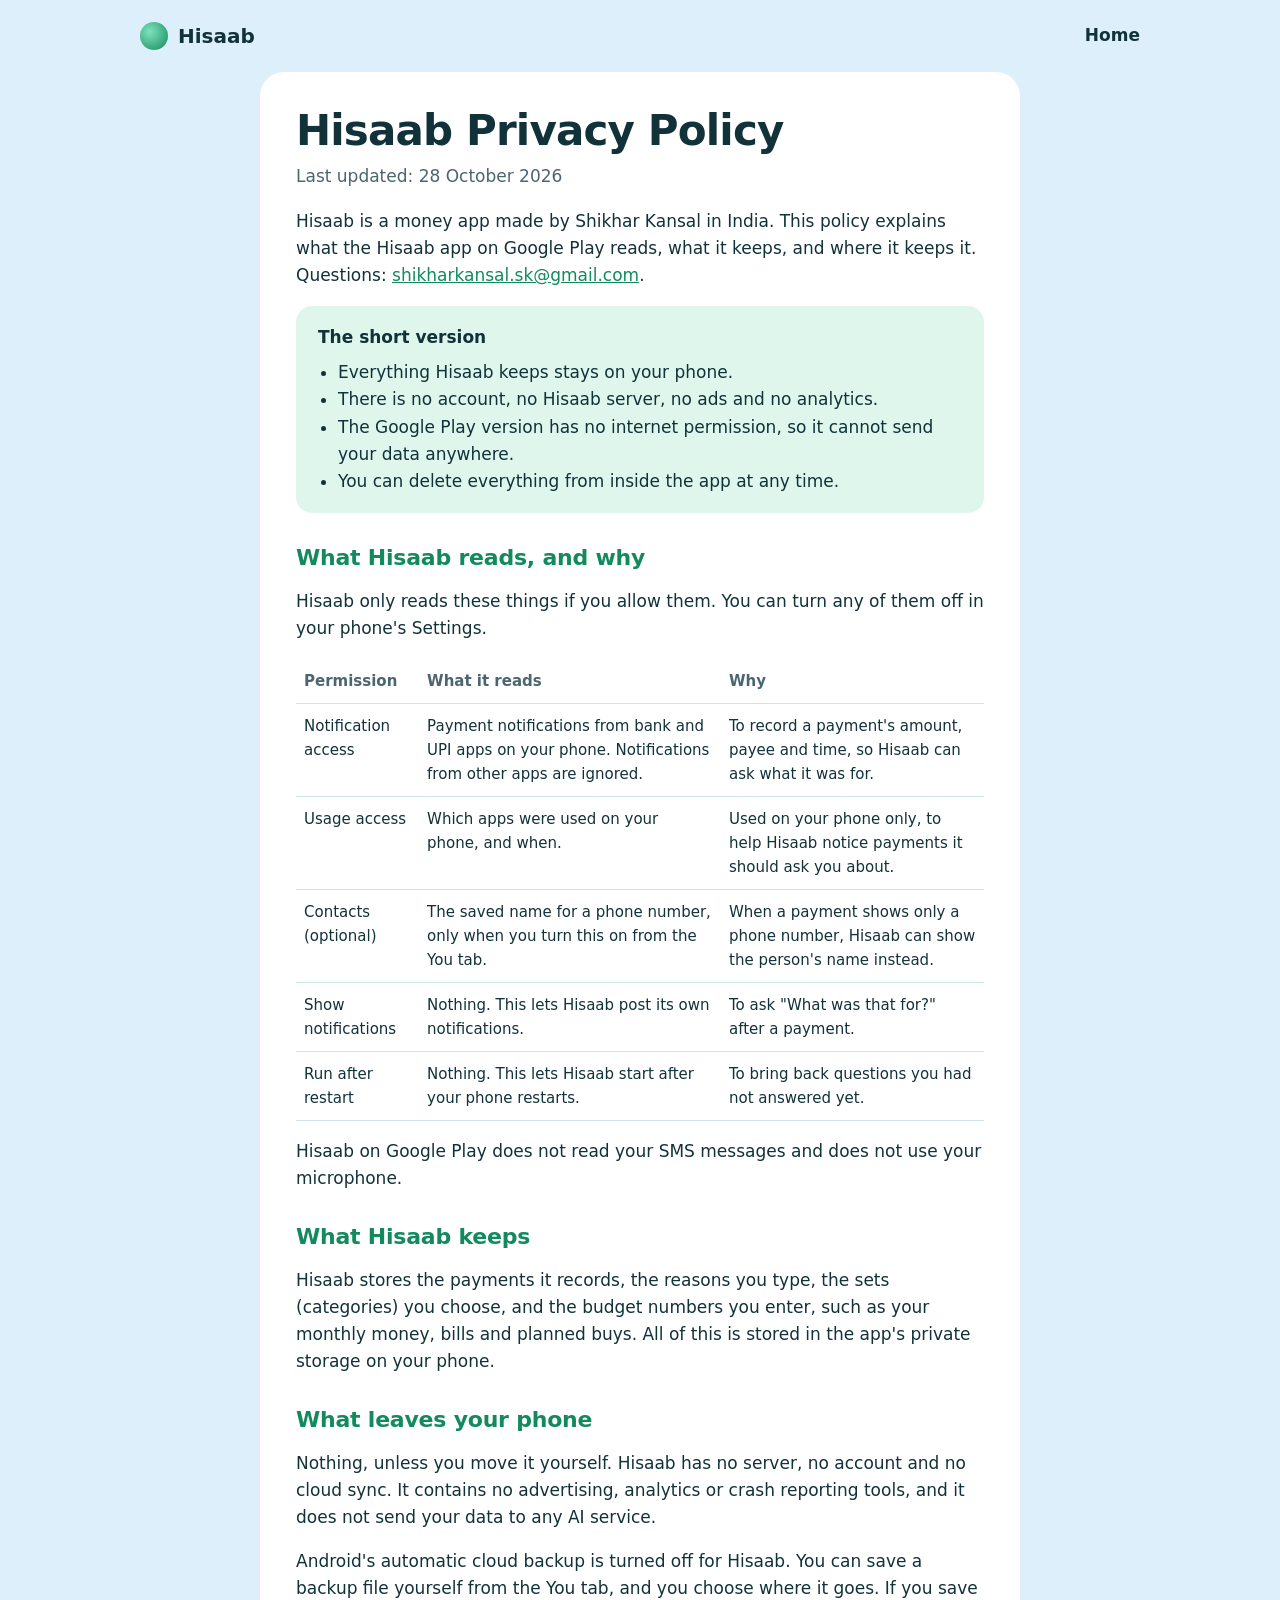
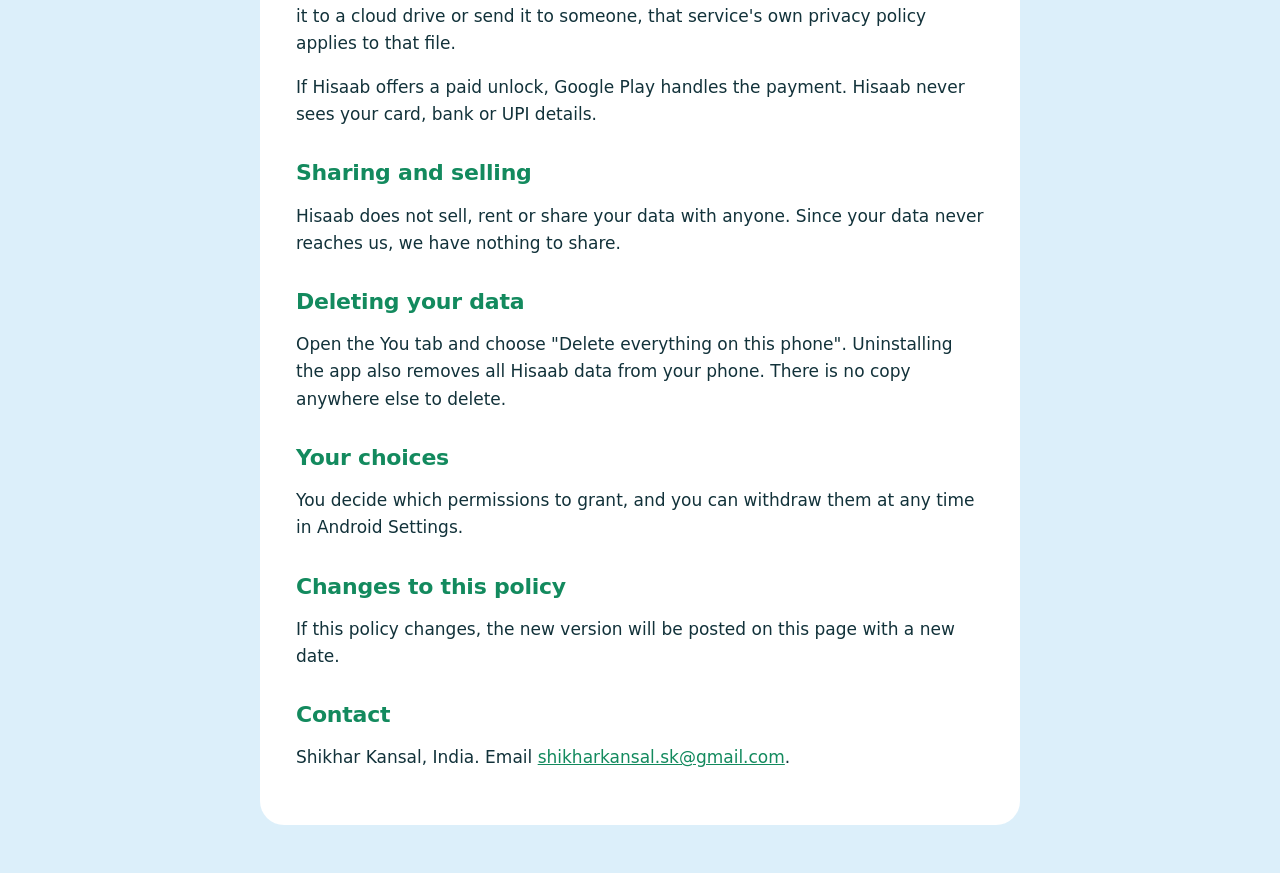
==== privacy/index.html @ cb78f770 "Add Hisaab landing page and move privacy policy to /privacy/ Landing page with today's number, the t" ====
<!doctype html>
<html lang="en">
<head>
  <meta charset="utf-8">
  <meta name="viewport" content="width=device-width, initial-scale=1">
  <title>Hisaab Privacy Policy</title>
  <meta name="description" content="How the Hisaab app handles your data: everything stays on your phone.">
  <link rel="stylesheet" href="../styles.css">
</head>
<body>
  <div class="wrap">
    <header class="bar">
      <a class="brand" href="../"><span class="brand-dot" aria-hidden="true"></span>Hisaab</a>
      <nav><a href="../">Home</a></nav>
    </header>

    <main class="doc">
      <h1>Hisaab Privacy Policy</h1>
      <p class="updated">Last updated: 28 October 2026</p>

      <p>Hisaab is a money app made by Shikhar Kansal in India. This policy explains what the Hisaab app on Google Play reads, what it keeps, and where it keeps it. Questions: <a href="mailto:shikharkansal.sk@gmail.com">shikharkansal.sk@gmail.com</a>.</p>

      <div class="short">
        <strong>The short version</strong>
        <ul>
          <li>Everything Hisaab keeps stays on your phone.</li>
          <li>There is no account, no Hisaab server, no ads and no analytics.</li>
          <li>The Google Play version has no internet permission, so it cannot send your data anywhere.</li>
          <li>You can delete everything from inside the app at any time.</li>
        </ul>
      </div>

      <h2>What Hisaab reads, and why</h2>
      <p>Hisaab only reads these things if you allow them. You can turn any of them off in your phone's Settings.</p>
      <table>
        <thead><tr><th>Permission</th><th>What it reads</th><th>Why</th></tr></thead>
        <tbody>
          <tr>
            <td>Notification access</td>
            <td>Payment notifications from bank and UPI apps on your phone. Notifications from other apps are ignored.</td>
            <td>To record a payment's amount, payee and time, so Hisaab can ask what it was for.</td>
          </tr>
          <tr>
            <td>Usage access</td>
            <td>Which apps were used on your phone, and when.</td>
            <td>Used on your phone only, to help Hisaab notice payments it should ask you about.</td>
          </tr>
          <tr>
            <td>Contacts (optional)</td>
            <td>The saved name for a phone number, only when you turn this on from the You tab.</td>
            <td>When a payment shows only a phone number, Hisaab can show the person's name instead.</td>
          </tr>
          <tr>
            <td>Show notifications</td>
            <td>Nothing. This lets Hisaab post its own notifications.</td>
            <td>To ask "What was that for?" after a payment.</td>
          </tr>
          <tr>
            <td>Run after restart</td>
            <td>Nothing. This lets Hisaab start after your phone restarts.</td>
            <td>To bring back questions you had not answered yet.</td>
          </tr>
        </tbody>
      </table>
      <p>Hisaab on Google Play does not read your SMS messages and does not use your microphone.</p>

      <h2>What Hisaab keeps</h2>
      <p>Hisaab stores the payments it records, the reasons you type, the sets (categories) you choose, and the budget numbers you enter, such as your monthly money, bills and planned buys. All of this is stored in the app's private storage on your phone.</p>

      <h2>What leaves your phone</h2>
      <p>Nothing, unless you move it yourself. Hisaab has no server, no account and no cloud sync. It contains no advertising, analytics or crash reporting tools, and it does not send your data to any AI service.</p>
      <p>Android's automatic cloud backup is turned off for Hisaab. You can save a backup file yourself from the You tab, and you choose where it goes. If you save it to a cloud drive or send it to someone, that service's own privacy policy applies to that file.</p>
      <p>If Hisaab offers a paid unlock, Google Play handles the payment. Hisaab never sees your card, bank or UPI details.</p>

      <h2>Sharing and selling</h2>
      <p>Hisaab does not sell, rent or share your data with anyone. Since your data never reaches us, we have nothing to share.</p>

      <h2>Deleting your data</h2>
      <p>Open the You tab and choose "Delete everything on this phone". Uninstalling the app also removes all Hisaab data from your phone. There is no copy anywhere else to delete.</p>

      <h2>Your choices</h2>
      <p>You decide which permissions to grant, and you can withdraw them at any time in Android Settings.</p>

      <h2>Changes to this policy</h2>
      <p>If this policy changes, the new version will be posted on this page with a new date.</p>

      <h2>Contact</h2>
      <p>Shikhar Kansal, India. Email <a href="mailto:shikharkansal.sk@gmail.com">shikharkansal.sk@gmail.com</a>.</p>
    </main>
  </div>
</body>
</html>
---- styles.css ----
:root {
  --sky: #dcefFA;
  --sky-deep: #b9dcf2;
  --mint: #2fbf8a;
  --mint-deep: #138a5e;
  --mint-soft: #dff6ec;
  --ink: #12323a;
  --ink-soft: #4b6670;
  --card: #ffffff;
  --line: #cfe3ee;
  --radius: 20px;
}

* { box-sizing: border-box; }

html { -webkit-text-size-adjust: 100%; }

body {
  margin: 0;
  background: var(--sky);
  color: var(--ink);
  font: 17px/1.6 system-ui, -apple-system, "Segoe UI", Roboto, Arial, sans-serif;
}

a { color: var(--mint-deep); }

a:focus-visible { outline: 3px solid var(--mint); outline-offset: 2px; border-radius: 4px; }

.wrap { max-width: 1040px; margin: 0 auto; padding: 0 20px; }

/* Top bar */
.bar { display: flex; align-items: center; justify-content: space-between; padding: 20px 0; }

.brand { display: flex; align-items: center; gap: 10px; font-weight: 700; font-size: 20px; color: var(--ink); text-decoration: none; }

.brand-dot { width: 28px; height: 28px; border-radius: 50%; background: radial-gradient(circle at 35% 35%, #7ee2bb, var(--mint-deep)); }

.bar nav a { color: var(--ink); text-decoration: none; font-weight: 600; margin-left: 18px; }

.bar nav a:hover { color: var(--mint-deep); }

/* Hero */
.hero { display: grid; grid-template-columns: 1.1fr 0.9fr; gap: 48px; align-items: center; padding: 40px 0 72px; }

.pill { display: inline-block; padding: 6px 14px; border-radius: 999px; background: var(--mint-soft); color: var(--mint-deep); font-weight: 600; font-size: 14px; }

h1 { font-size: clamp(36px, 6vw, 58px); line-height: 1.08; letter-spacing: -0.02em; margin: 18px 0 18px; }

.lead { font-size: 19px; color: var(--ink-soft); max-width: 34em; margin: 0 0 28px; }

.cta { display: inline-block; padding: 14px 24px; border-radius: 14px; background: var(--mint-deep); color: #fff; font-weight: 700; text-decoration: none; }

.cta:hover { background: #0f7550; }

.cta-note { display: block; margin-top: 12px; font-size: 14px; color: var(--ink-soft); }

/* Phone mockup */
.phone { justify-self: center; width: 290px; padding: 14px; border-radius: 42px; background: var(--ink); box-shadow: 0 30px 60px -20px rgba(18, 50, 58, 0.45); }

.screen { border-radius: 30px; background: linear-gradient(180deg, #eaf6fd, var(--sky)); padding: 26px 20px 22px; min-height: 500px; display: flex; flex-direction: column; gap: 16px; }

.screen-label { font-size: 13px; font-weight: 600; color: var(--ink-soft); text-transform: uppercase; letter-spacing: 0.06em; }

.today { background: var(--card); border-radius: 22px; padding: 20px; text-align: center; }

.today-num { font-size: 52px; font-weight: 800; color: var(--mint-deep); letter-spacing: -0.02em; font-variant-numeric: tabular-nums; }

.today-sub { font-size: 14px; color: var(--ink-soft); }

.rings { display: grid; grid-template-columns: repeat(7, 1fr); gap: 6px; background: var(--card); border-radius: 22px; padding: 14px; }

.rings span { aspect-ratio: 1; border-radius: 50%; border: 4px solid var(--mint); }

.rings span.part { border-color: var(--mint) var(--mint) var(--line) var(--line); }

.rings span.todo { border-color: var(--line); }

.ask { margin-top: auto; background: var(--card); border-radius: 18px; padding: 14px 16px; box-shadow: 0 10px 24px -14px rgba(18, 50, 58, 0.35); }

.ask-top { font-size: 12px; color: var(--ink-soft); display: flex; justify-content: space-between; }

.ask-q { font-weight: 700; margin: 4px 0 8px; }

.ask-input { border: 2px solid var(--mint); border-radius: 12px; padding: 8px 12px; font-size: 15px; min-height: 42px; }

.caret { display: inline-block; width: 2px; height: 1em; background: var(--mint-deep); vertical-align: -2px; margin-left: 1px; }

.example { text-align: center; font-size: 13px; color: var(--ink-soft); margin-top: 10px; }

/* Sections */
section { padding: 56px 0; }

h2 { font-size: clamp(28px, 4vw, 38px); line-height: 1.15; letter-spacing: -0.01em; margin: 0 0 12px; }

.section-lead { color: var(--ink-soft); max-width: 40em; margin: 0 0 32px; }

.cards { display: grid; grid-template-columns: repeat(3, 1fr); gap: 20px; }

.card { background: var(--card); border-radius: var(--radius); padding: 26px; }

.card h3 { margin: 0 0 8px; font-size: 20px; }

.card p { margin: 0; color: var(--ink-soft); }

.num { display: inline-grid; place-items: center; width: 36px; height: 36px; border-radius: 12px; background: var(--mint-soft); color: var(--mint-deep); font-weight: 800; margin-bottom: 14px; }

.privacy-band { background: var(--card); border-radius: 28px; padding: 40px; }

.checks { list-style: none; padding: 0; margin: 24px 0 0; display: grid; grid-template-columns: repeat(2, 1fr); gap: 14px 28px; }

.checks li { padding-left: 34px; position: relative; font-weight: 600; }

.checks li::before { content: ""; position: absolute; left: 0; top: 3px; width: 22px; height: 22px; border-radius: 50%; background: var(--mint-soft) url("data:image/svg+xml,%3Csvg xmlns='http://www.w3.org/2000/svg' viewBox='0 0 24 24'%3E%3Cpath d='M6 12.5l4 4 8-9' fill='none' stroke='%23138a5e' stroke-width='3' stroke-linecap='round' stroke-linejoin='round'/%3E%3C/svg%3E") center / 14px no-repeat; }

.checks span { display: block; font-weight: 400; color: var(--ink-soft); font-size: 15px; }

footer { padding: 36px 0 48px; color: var(--ink-soft); font-size: 15px; border-top: 1px solid var(--line); margin-top: 24px; }

footer a { margin-right: 16px; }

/* Reveal: hidden only when JS has promised to animate (see head script). */
.anim [data-reveal] { opacity: 0; }

/* Privacy page */
.doc { max-width: 760px; margin: 0 auto 48px; padding: 36px; background: var(--card); border-radius: 24px; }

.doc h1 { font-size: clamp(30px, 5vw, 42px); margin-top: 0; }

.doc h2 { font-size: 22px; color: var(--mint-deep); margin: 32px 0 8px; }

.doc .updated { color: var(--ink-soft); margin-top: -8px; }

.doc .short { background: var(--mint-soft); border-radius: 16px; padding: 18px 22px; }

.doc .short ul { margin: 8px 0 0; padding-left: 20px; }

.doc table { width: 100%; border-collapse: collapse; font-size: 15px; }

.doc th, .doc td { text-align: left; vertical-align: top; padding: 10px 8px; border-bottom: 1px solid var(--line); }

.doc th { color: var(--ink-soft); font-weight: 600; }

@media (max-width: 820px) {
  .hero { grid-template-columns: 1fr; gap: 40px; padding-top: 16px; }
  .cards { grid-template-columns: 1fr; }
  .checks { grid-template-columns: 1fr; }
  .privacy-band { padding: 28px 22px; }
  .doc { padding: 24px 18px; border-radius: 18px; }
  .doc table, .doc tbody, .doc tr, .doc td { display: block; }
  .doc thead { display: none; }
  .doc td { border: 0; padding: 2px 0; }
  .doc tr { border-bottom: 1px solid var(--line); padding: 10px 0; }
  .doc td:first-child { font-weight: 700; }
}
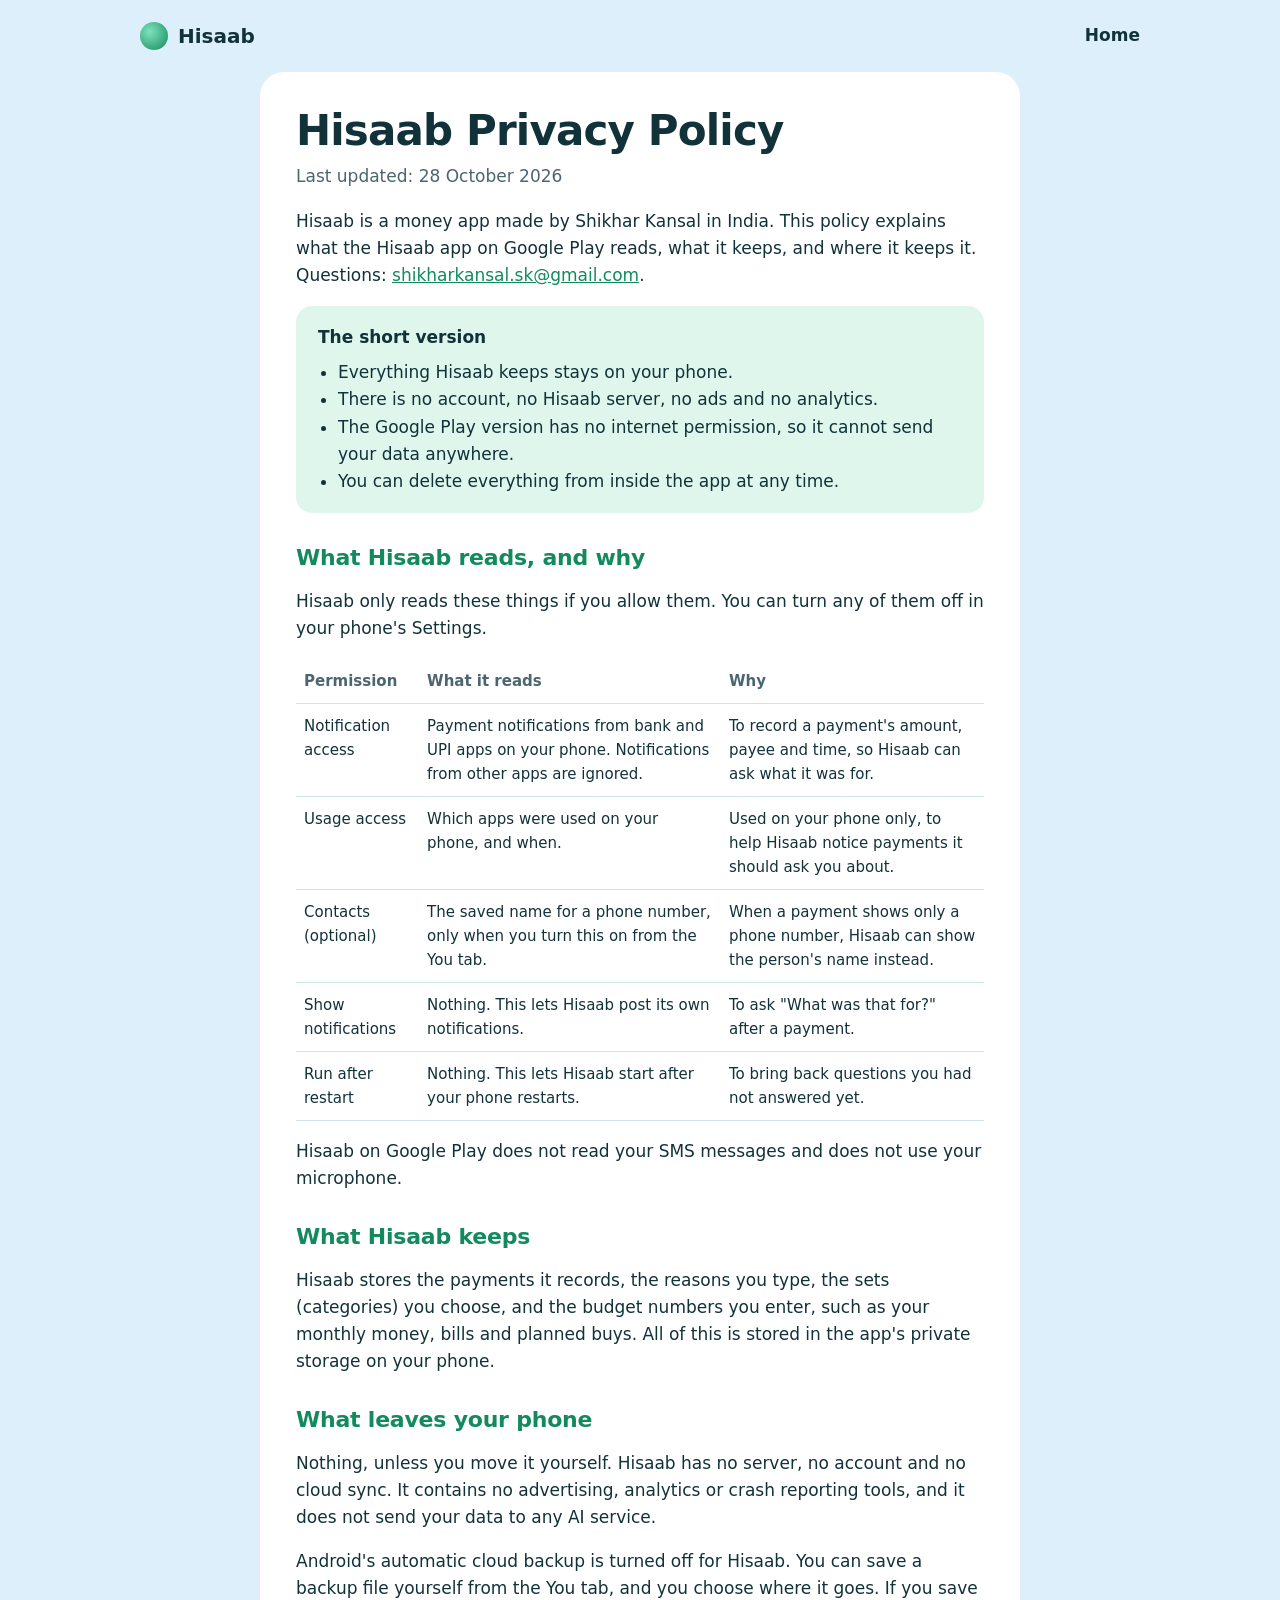
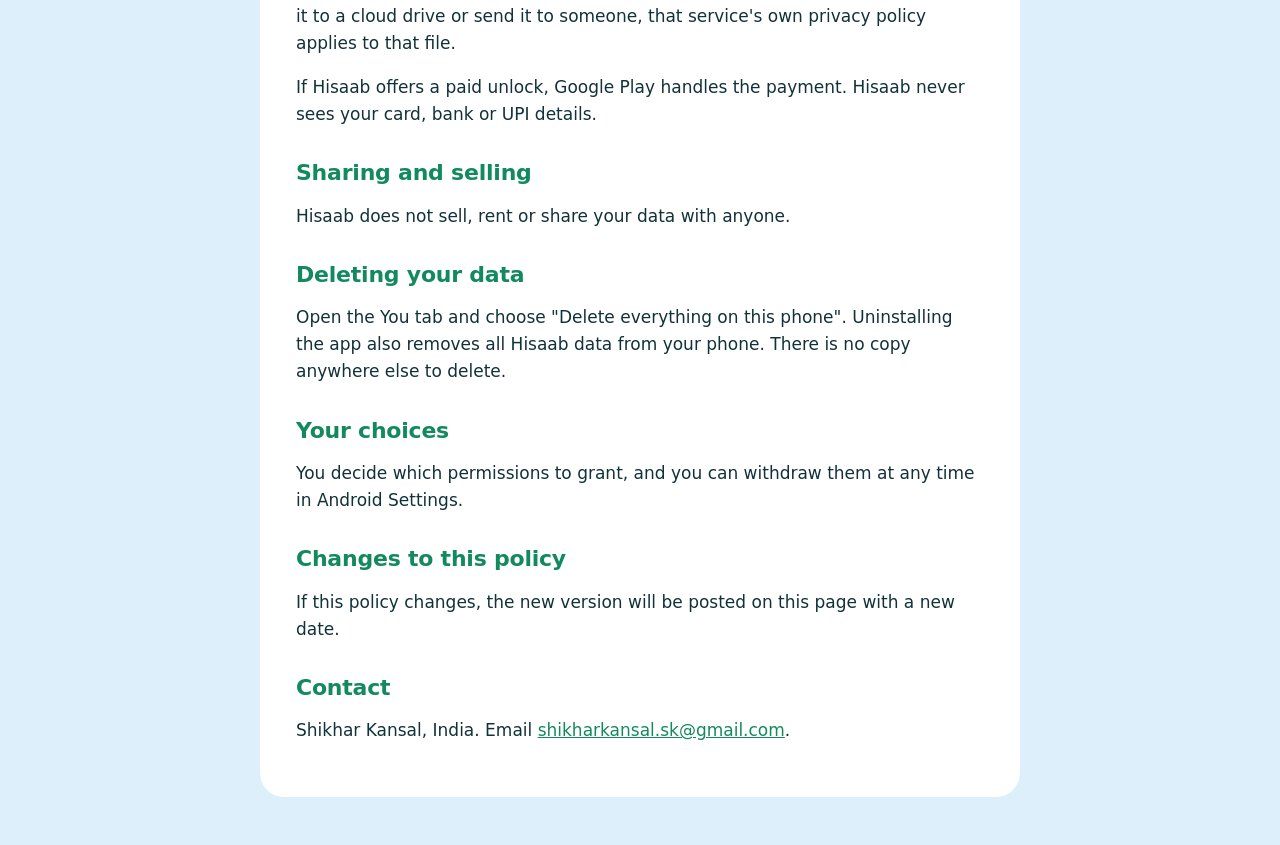
==== commit 79b7ba1a: "Cut filler and slogan lines from the site copy Co-Authored-By: Claude Opus 5.5 <noreply@anthropic.co" ====
--- a/privacy/index.html
+++ b/privacy/index.html
@@ -73,7 +73,7 @@
       <p>If Hisaab offers a paid unlock, Google Play handles the payment. Hisaab never sees your card, bank or UPI details.</p>
 
       <h2>Sharing and selling</h2>
-      <p>Hisaab does not sell, rent or share your data with anyone. Since your data never reaches us, we have nothing to share.</p>
+      <p>Hisaab does not sell, rent or share your data with anyone.</p>
 
       <h2>Deleting your data</h2>
       <p>Open the You tab and choose "Delete everything on this phone". Uninstalling the app also removes all Hisaab data from your phone. There is no copy anywhere else to delete.</p>
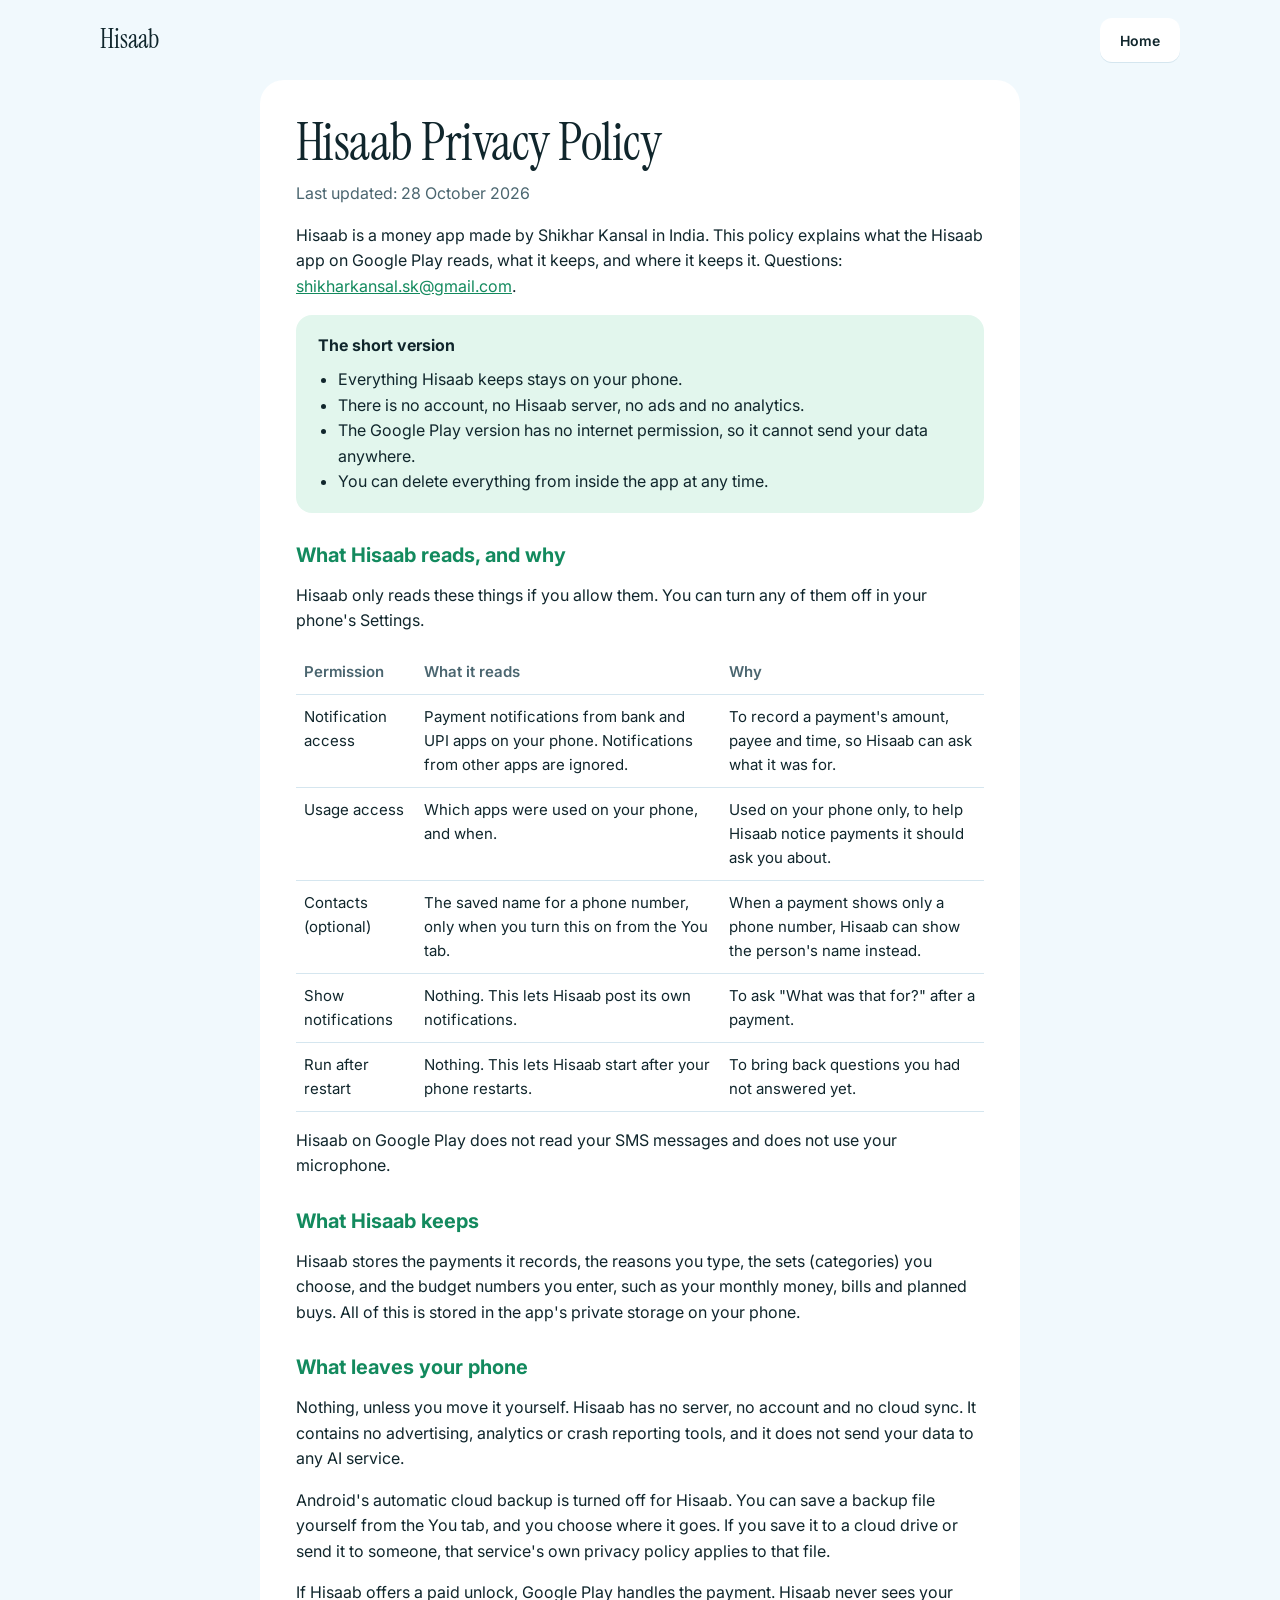
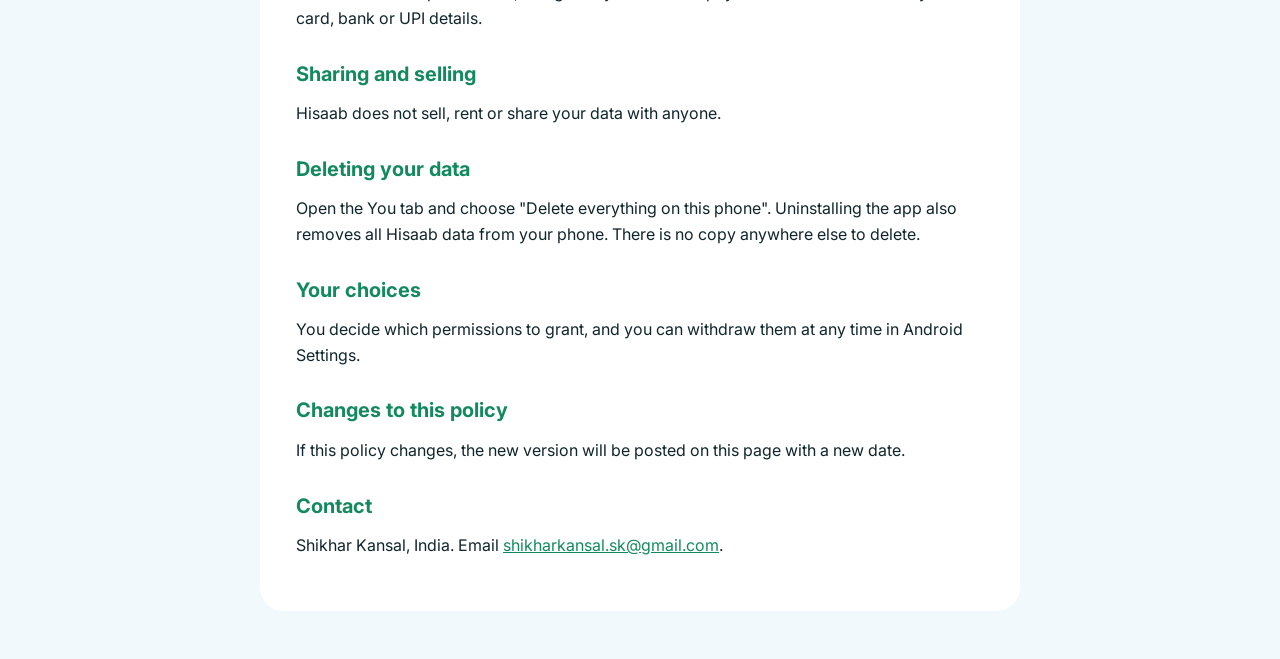
==== commit 0a07176b: "Redesign landing page: serif hero over drawn hills, feature cards, privacy band Original layout and " ====
--- a/privacy/index.html
+++ b/privacy/index.html
@@ -5,13 +5,14 @@
   <meta name="viewport" content="width=device-width, initial-scale=1">
   <title>Hisaab Privacy Policy</title>
   <meta name="description" content="How the Hisaab app handles your data: everything stays on your phone.">
+  <link rel="stylesheet" href="https://fonts.googleapis.com/css2?family=Instrument+Serif&family=Inter:wght@400;500;600;700&display=swap">
   <link rel="stylesheet" href="../styles.css">
 </head>
 <body>
   <div class="wrap">
-    <header class="bar">
-      <a class="brand" href="../"><span class="brand-dot" aria-hidden="true"></span>Hisaab</a>
-      <nav><a href="../">Home</a></nav>
+    <header class="bar doc-bar">
+      <a class="brand" href="../">Hisaab</a>
+      <a class="pill pill-light" href="../">Home</a>
     </header>
 
     <main class="doc">
--- a/styles.css
+++ b/styles.css
@@ -1,122 +1,171 @@
 :root {
-  --sky: #dcefFA;
-  --sky-deep: #b9dcf2;
+  --sky: #dceffa;
+  --sky-light: #f1f9fd;
   --mint: #2fbf8a;
   --mint-deep: #138a5e;
-  --mint-soft: #dff6ec;
-  --ink: #12323a;
+  --mint-soft: #e2f6ed;
+  --evergreen: #0d3b2e;
+  --ink: #10262c;
   --ink-soft: #4b6670;
+  --line: #d5e6ef;
   --card: #ffffff;
-  --line: #cfe3ee;
-  --radius: 20px;
+  --serif: "Instrument Serif", Georgia, "Times New Roman", serif;
+  --sans: "Inter", system-ui, -apple-system, "Segoe UI", Roboto, Arial, sans-serif;
 }
 
 * { box-sizing: border-box; }
 
 html { -webkit-text-size-adjust: 100%; }
 
-body {
-  margin: 0;
-  background: var(--sky);
-  color: var(--ink);
-  font: 17px/1.6 system-ui, -apple-system, "Segoe UI", Roboto, Arial, sans-serif;
-}
+body { margin: 0; background: var(--sky-light); color: var(--ink); font: 16px/1.6 var(--sans); }
 
 a { color: var(--mint-deep); }
 
-a:focus-visible { outline: 3px solid var(--mint); outline-offset: 2px; border-radius: 4px; }
-
-.wrap { max-width: 1040px; margin: 0 auto; padding: 0 20px; }
+a:focus-visible, button:focus-visible { outline: 3px solid var(--mint); outline-offset: 3px; border-radius: 8px; }
+
+.wrap { max-width: 1120px; margin: 0 auto; padding: 0 20px; }
 
 /* Top bar */
-.bar { display: flex; align-items: center; justify-content: space-between; padding: 20px 0; }
-
-.brand { display: flex; align-items: center; gap: 10px; font-weight: 700; font-size: 20px; color: var(--ink); text-decoration: none; }
-
-.brand-dot { width: 28px; height: 28px; border-radius: 50%; background: radial-gradient(circle at 35% 35%, #7ee2bb, var(--mint-deep)); }
-
-.bar nav a { color: var(--ink); text-decoration: none; font-weight: 600; margin-left: 18px; }
-
-.bar nav a:hover { color: var(--mint-deep); }
+.bar { display: grid; grid-template-columns: 1fr auto 1fr; align-items: center; padding: 18px 0; }
+
+.brand { font-family: var(--serif); font-size: 26px; color: var(--ink); text-decoration: none; }
+
+.bar nav { display: flex; gap: 26px; }
+
+.bar nav a { color: var(--ink-soft); text-decoration: none; font-size: 14px; font-weight: 500; }
+
+.bar nav a:hover { color: var(--ink); }
+
+.bar .pill { justify-self: end; }
+
+/* Buttons */
+.pill { display: inline-flex; align-items: center; gap: 8px; min-height: 44px; padding: 0 20px; border-radius: 12px; font: 600 14px var(--sans); text-decoration: none; border: 0; }
+
+.pill-dark { background: var(--ink); color: #fff; }
+
+.pill-dark:hover { background: #1d3d45; }
+
+.pill-light { background: #fff; color: var(--ink); box-shadow: 0 1px 0 var(--line); }
+
+.pill-light:hover { background: var(--mint-soft); }
 
 /* Hero */
-.hero { display: grid; grid-template-columns: 1.1fr 0.9fr; gap: 48px; align-items: center; padding: 40px 0 72px; }
-
-.pill { display: inline-block; padding: 6px 14px; border-radius: 999px; background: var(--mint-soft); color: var(--mint-deep); font-weight: 600; font-size: 14px; }
-
-h1 { font-size: clamp(36px, 6vw, 58px); line-height: 1.08; letter-spacing: -0.02em; margin: 18px 0 18px; }
-
-.lead { font-size: 19px; color: var(--ink-soft); max-width: 34em; margin: 0 0 28px; }
-
-.cta { display: inline-block; padding: 14px 24px; border-radius: 14px; background: var(--mint-deep); color: #fff; font-weight: 700; text-decoration: none; }
-
-.cta:hover { background: #0f7550; }
-
-.cta-note { display: block; margin-top: 12px; font-size: 14px; color: var(--ink-soft); }
-
-/* Phone mockup */
-.phone { justify-self: center; width: 290px; padding: 14px; border-radius: 42px; background: var(--ink); box-shadow: 0 30px 60px -20px rgba(18, 50, 58, 0.45); }
-
-.screen { border-radius: 30px; background: linear-gradient(180deg, #eaf6fd, var(--sky)); padding: 26px 20px 22px; min-height: 500px; display: flex; flex-direction: column; gap: 16px; }
-
-.screen-label { font-size: 13px; font-weight: 600; color: var(--ink-soft); text-transform: uppercase; letter-spacing: 0.06em; }
-
-.today { background: var(--card); border-radius: 22px; padding: 20px; text-align: center; }
-
-.today-num { font-size: 52px; font-weight: 800; color: var(--mint-deep); letter-spacing: -0.02em; font-variant-numeric: tabular-nums; }
-
-.today-sub { font-size: 14px; color: var(--ink-soft); }
-
-.rings { display: grid; grid-template-columns: repeat(7, 1fr); gap: 6px; background: var(--card); border-radius: 22px; padding: 14px; }
-
-.rings span { aspect-ratio: 1; border-radius: 50%; border: 4px solid var(--mint); }
-
-.rings span.part { border-color: var(--mint) var(--mint) var(--line) var(--line); }
-
-.rings span.todo { border-color: var(--line); }
-
-.ask { margin-top: auto; background: var(--card); border-radius: 18px; padding: 14px 16px; box-shadow: 0 10px 24px -14px rgba(18, 50, 58, 0.35); }
-
-.ask-top { font-size: 12px; color: var(--ink-soft); display: flex; justify-content: space-between; }
-
-.ask-q { font-weight: 700; margin: 4px 0 8px; }
-
-.ask-input { border: 2px solid var(--mint); border-radius: 12px; padding: 8px 12px; font-size: 15px; min-height: 42px; }
-
-.caret { display: inline-block; width: 2px; height: 1em; background: var(--mint-deep); vertical-align: -2px; margin-left: 1px; }
-
-.example { text-align: center; font-size: 13px; color: var(--ink-soft); margin-top: 10px; }
+.hero { position: relative; overflow: hidden; background: linear-gradient(180deg, #e8f5fc 0%, var(--sky) 55%, #cfe9f6 100%); padding-bottom: 40px; }
+
+.hero-copy { position: relative; z-index: 2; text-align: center; padding: 56px 0 0; }
+
+h1 { font-family: var(--serif); font-weight: 400; font-size: clamp(42px, 7vw, 76px); line-height: 1.02; letter-spacing: -0.01em; margin: 0 auto 18px; max-width: 13em; }
+
+.hero-sub { color: var(--ink-soft); max-width: 31em; margin: 0 auto 26px; font-size: 16px; }
+
+.hero-actions { display: flex; gap: 12px; justify-content: center; flex-wrap: wrap; }
+
+.status { display: block; margin-top: 14px; font-size: 13px; color: var(--ink-soft); }
+
+.scene { position: absolute; left: 0; right: 0; bottom: 0; height: 62%; z-index: 0; pointer-events: none; }
+
+.scene svg { position: absolute; bottom: 0; left: 50%; width: 1600px; max-width: none; transform: translateX(-50%); height: 100%; }
+
+.hero-cards { position: relative; z-index: 2; display: grid; grid-template-columns: repeat(3, 1fr); gap: 18px; max-width: 900px; margin: 56px auto 0; }
+
+.mini { background: rgba(255, 255, 255, 0.94); border-radius: 18px; padding: 18px; box-shadow: 0 24px 50px -28px rgba(16, 38, 44, 0.45); text-align: left; }
+
+.mini-head { display: flex; justify-content: space-between; align-items: center; font-size: 13px; font-weight: 600; margin-bottom: 10px; }
+
+.tag { font-size: 11px; font-weight: 600; padding: 3px 8px; border-radius: 999px; background: var(--mint-soft); color: var(--mint-deep); }
+
+.big-num { font-family: var(--serif); font-size: 54px; line-height: 1; color: var(--mint-deep); font-variant-numeric: tabular-nums; }
+
+.mini-sub { font-size: 13px; color: var(--ink-soft); margin-top: 6px; }
+
+.days { display: grid; grid-template-columns: repeat(7, 1fr); gap: 5px; }
+
+.days i { aspect-ratio: 1; border-radius: 50%; border: 3px solid var(--mint); }
+
+.days i.off { border-color: var(--line); }
+
+.ask-q { font-weight: 600; margin-bottom: 10px; font-size: 15px; }
+
+.ask-input { border: 2px solid var(--mint); border-radius: 10px; padding: 8px 10px; font-size: 14px; min-height: 40px; }
+
+.caret { display: inline-block; width: 2px; height: 1em; background: var(--mint-deep); vertical-align: -2px; margin-left: 1px; animation: blink 1s steps(1) infinite; }
+
+@keyframes blink { 50% { opacity: 0; } }
+
+.example { position: relative; z-index: 2; text-align: center; font-size: 12px; color: var(--ink-soft); margin: 14px 0 0; }
 
 /* Sections */
-section { padding: 56px 0; }
-
-h2 { font-size: clamp(28px, 4vw, 38px); line-height: 1.15; letter-spacing: -0.01em; margin: 0 0 12px; }
-
-.section-lead { color: var(--ink-soft); max-width: 40em; margin: 0 0 32px; }
-
-.cards { display: grid; grid-template-columns: repeat(3, 1fr); gap: 20px; }
-
-.card { background: var(--card); border-radius: var(--radius); padding: 26px; }
-
-.card h3 { margin: 0 0 8px; font-size: 20px; }
-
-.card p { margin: 0; color: var(--ink-soft); }
-
-.num { display: inline-grid; place-items: center; width: 36px; height: 36px; border-radius: 12px; background: var(--mint-soft); color: var(--mint-deep); font-weight: 800; margin-bottom: 14px; }
-
-.privacy-band { background: var(--card); border-radius: 28px; padding: 40px; }
-
-.checks { list-style: none; padding: 0; margin: 24px 0 0; display: grid; grid-template-columns: repeat(2, 1fr); gap: 14px 28px; }
-
-.checks li { padding-left: 34px; position: relative; font-weight: 600; }
-
-.checks li::before { content: ""; position: absolute; left: 0; top: 3px; width: 22px; height: 22px; border-radius: 50%; background: var(--mint-soft) url("data:image/svg+xml,%3Csvg xmlns='http://www.w3.org/2000/svg' viewBox='0 0 24 24'%3E%3Cpath d='M6 12.5l4 4 8-9' fill='none' stroke='%23138a5e' stroke-width='3' stroke-linecap='round' stroke-linejoin='round'/%3E%3C/svg%3E") center / 14px no-repeat; }
-
-.checks span { display: block; font-weight: 400; color: var(--ink-soft); font-size: 15px; }
-
-footer { padding: 36px 0 48px; color: var(--ink-soft); font-size: 15px; border-top: 1px solid var(--line); margin-top: 24px; }
-
-footer a { margin-right: 16px; }
+section { padding: 96px 0; }
+
+h2 { font-family: var(--serif); font-weight: 400; font-size: clamp(32px, 4.6vw, 48px); line-height: 1.08; margin: 0 0 16px; }
+
+.lead { color: var(--ink-soft); max-width: 32em; margin: 0; }
+
+.question { display: grid; grid-template-columns: 1fr 1fr; gap: 56px; align-items: center; }
+
+.question ul { padding-left: 18px; color: var(--ink-soft); margin: 18px 0 0; }
+
+.answers { background: var(--card); border-radius: 24px; padding: 40px; border: 1px solid var(--line); }
+
+.answers .q { font-family: var(--serif); font-size: clamp(34px, 4vw, 46px); line-height: 1.05; margin: 0 0 20px; }
+
+.answers .a { font-size: 22px; color: var(--mint-deep); min-height: 1.6em; border-bottom: 2px solid var(--mint); padding-bottom: 8px; }
+
+.answers small { display: block; margin-top: 14px; color: var(--ink-soft); }
+
+.row-head { display: flex; justify-content: space-between; align-items: end; gap: 20px; margin-bottom: 28px; }
+
+.features { display: grid; grid-template-columns: repeat(4, 1fr); gap: 16px; }
+
+.feature { position: relative; min-height: 340px; border-radius: 18px; overflow: hidden; padding: 18px; display: flex; flex-direction: column; color: #fff; }
+
+.feature h3 { margin: 0; font-size: 13px; font-weight: 600; display: flex; align-items: center; gap: 6px; }
+
+.feature p { margin: auto 0 0; font-size: 14px; line-height: 1.5; position: relative; z-index: 1; }
+
+.feature svg.art { position: absolute; inset: 0; width: 100%; height: 100%; }
+
+.f-today { background: linear-gradient(160deg, #3ccf98, var(--mint-deep)); }
+
+.f-type { background: linear-gradient(160deg, #24474f, var(--ink)); }
+
+.f-sets { background: var(--sky); color: var(--ink); }
+
+.f-private { background: linear-gradient(160deg, #1b5a46, var(--evergreen)); }
+
+.donut-card { background: #fff; border-radius: 14px; padding: 16px; margin: 18px 0; text-align: center; }
+
+.donut-card b { display: block; font-size: 14px; }
+
+.donut-card span { font-size: 12px; color: var(--ink-soft); }
+
+.donut-card svg { width: 110px; height: 110px; margin-top: 8px; }
+
+/* Privacy band */
+.vault { background: var(--evergreen); color: #e8f6f0; border-radius: 28px; padding: 56px; display: grid; grid-template-columns: 1fr 1fr; gap: 40px; align-items: center; }
+
+.vault h2 { color: #fff; }
+
+.vault .lead { color: #b6d8cb; }
+
+.vault a { color: #8be8c2; }
+
+.checks { list-style: none; margin: 0; padding: 0; display: grid; gap: 16px; }
+
+.checks li { padding-left: 36px; position: relative; font-weight: 600; }
+
+.checks li::before { content: ""; position: absolute; left: 0; top: 2px; width: 24px; height: 24px; border-radius: 50%; background: var(--mint) url("data:image/svg+xml,%3Csvg xmlns='http://www.w3.org/2000/svg' viewBox='0 0 24 24'%3E%3Cpath d='M6 12.5l4 4 8-9' fill='none' stroke='%230d3b2e' stroke-width='3' stroke-linecap='round' stroke-linejoin='round'/%3E%3C/svg%3E") center / 14px no-repeat; }
+
+.checks span { display: block; font-weight: 400; color: #b6d8cb; font-size: 14px; }
+
+/* Closing */
+.closing { text-align: center; }
+
+.closing .hero-actions { margin-top: 24px; }
+
+footer { border-top: 1px solid var(--line); padding: 28px 0 40px; display: flex; justify-content: space-between; flex-wrap: wrap; gap: 12px; font-size: 14px; color: var(--ink-soft); }
+
+footer a { margin-left: 18px; }
 
 /* Reveal: hidden only when JS has promised to animate (see head script). */
 .anim [data-reveal] { opacity: 0; }
@@ -124,11 +173,11 @@
 /* Privacy page */
 .doc { max-width: 760px; margin: 0 auto 48px; padding: 36px; background: var(--card); border-radius: 24px; }
 
-.doc h1 { font-size: clamp(30px, 5vw, 42px); margin-top: 0; }
-
-.doc h2 { font-size: 22px; color: var(--mint-deep); margin: 32px 0 8px; }
-
-.doc .updated { color: var(--ink-soft); margin-top: -8px; }
+.doc h1 { font-size: clamp(36px, 6vw, 52px); margin: 0 0 12px; max-width: none; }
+
+.doc h2 { font-family: var(--sans); font-weight: 700; font-size: 20px; color: var(--mint-deep); margin: 32px 0 8px; }
+
+.doc .updated { color: var(--ink-soft); margin-top: 0; }
 
 .doc .short { background: var(--mint-soft); border-radius: 16px; padding: 18px 22px; }
 
@@ -140,15 +189,27 @@
 
 .doc th { color: var(--ink-soft); font-weight: 600; }
 
-@media (max-width: 820px) {
-  .hero { grid-template-columns: 1fr; gap: 40px; padding-top: 16px; }
-  .cards { grid-template-columns: 1fr; }
-  .checks { grid-template-columns: 1fr; }
-  .privacy-band { padding: 28px 22px; }
+.doc-bar { grid-template-columns: 1fr auto; }
+
+@media (max-width: 900px) {
+  .bar { grid-template-columns: 1fr auto; }
+  .bar nav { display: none; }
+  .hero-cards { grid-template-columns: 1fr; max-width: 340px; }
+  .question, .vault { grid-template-columns: 1fr; }
+  .features { grid-template-columns: 1fr 1fr; }
+  .vault { padding: 36px 24px; }
+  section { padding: 64px 0; }
+  .row-head { flex-direction: column; align-items: start; }
+}
+
+@media (max-width: 560px) {
+  .features { grid-template-columns: 1fr; }
+  .answers { padding: 28px 22px; }
   .doc { padding: 24px 18px; border-radius: 18px; }
   .doc table, .doc tbody, .doc tr, .doc td { display: block; }
   .doc thead { display: none; }
   .doc td { border: 0; padding: 2px 0; }
   .doc tr { border-bottom: 1px solid var(--line); padding: 10px 0; }
   .doc td:first-child { font-weight: 700; }
+  footer a { margin: 0 18px 0 0; }
 }
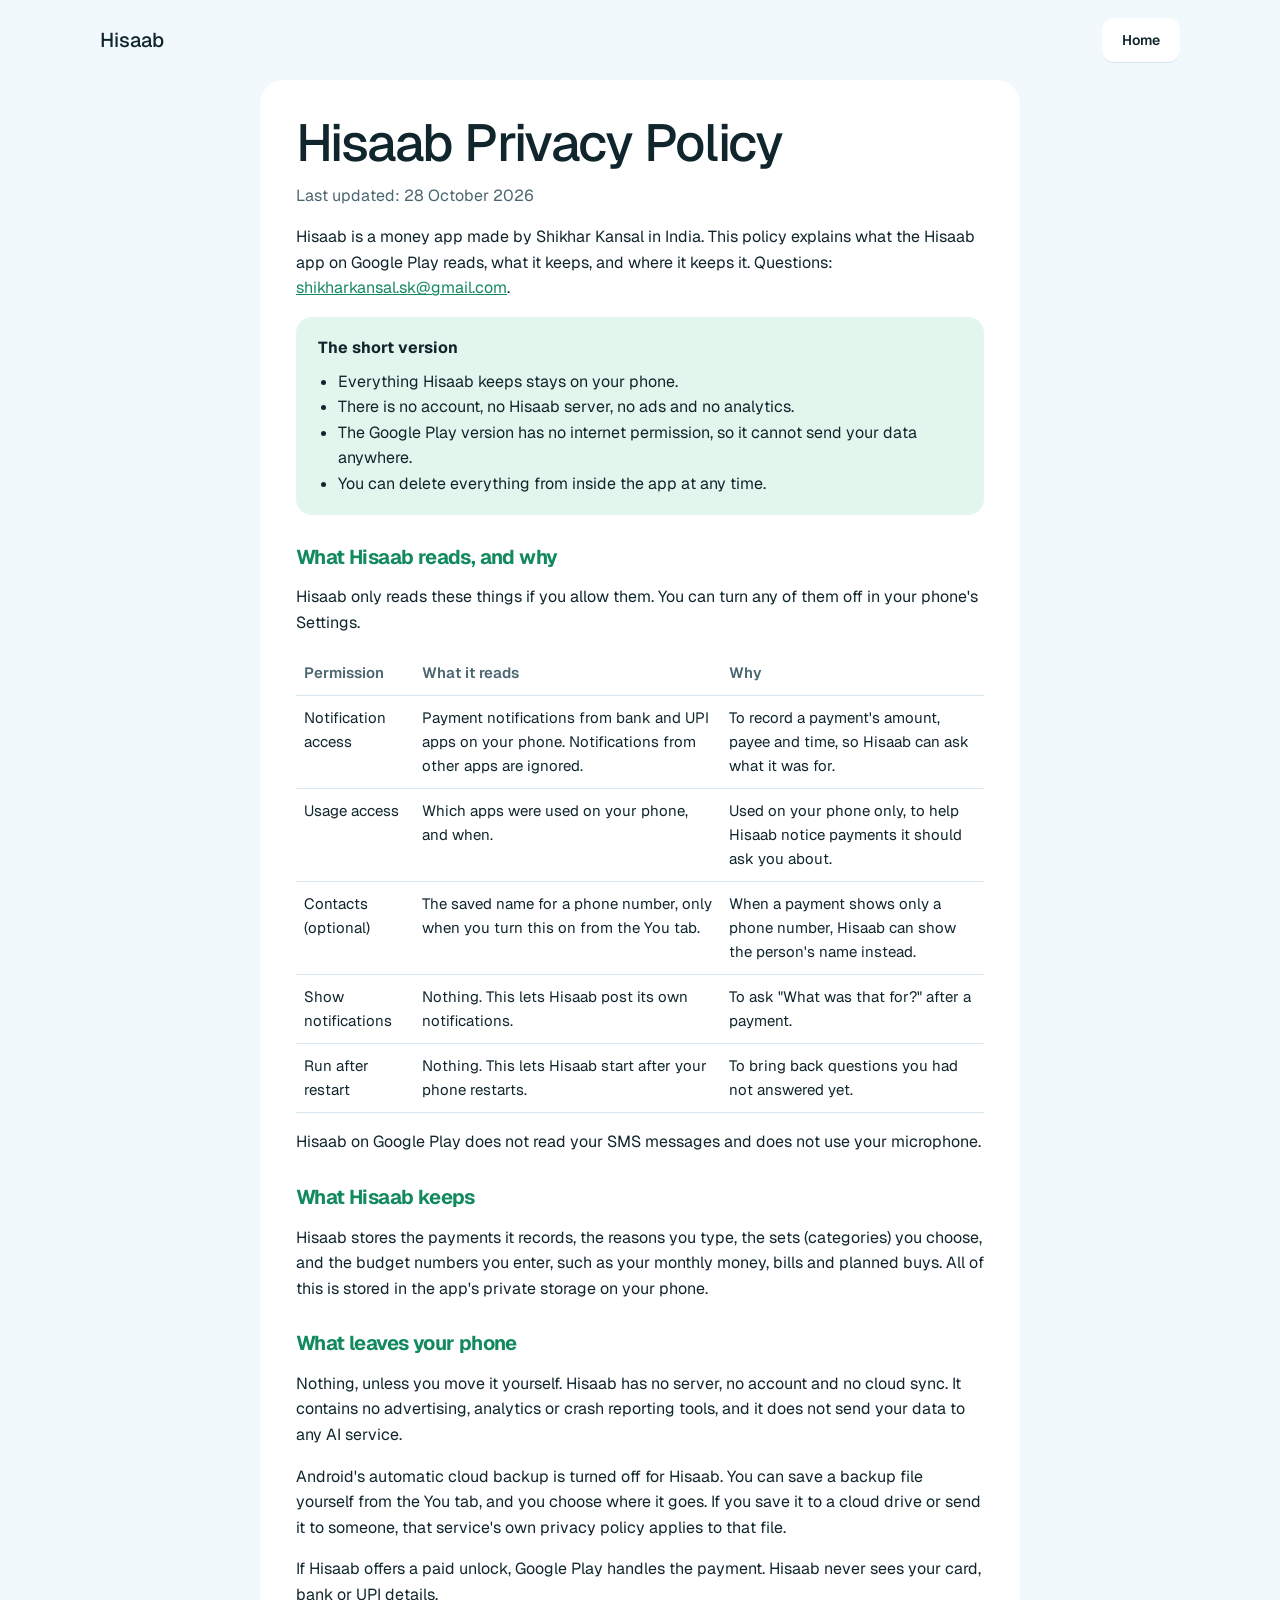
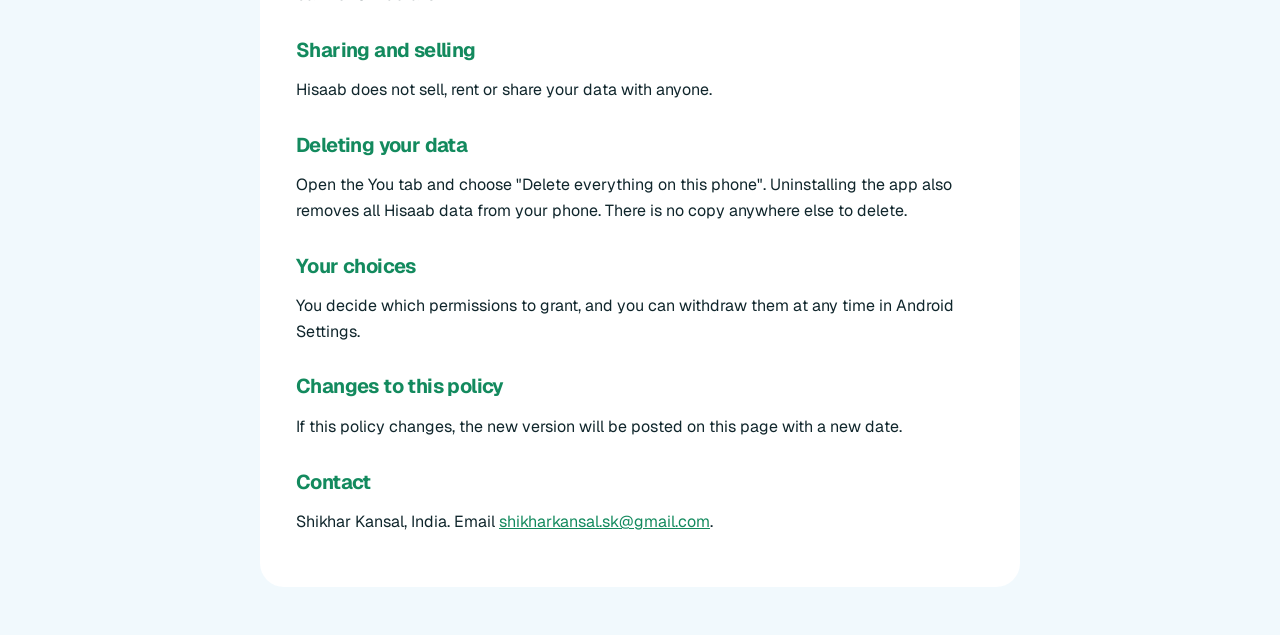
==== commit bdcf927c: "Dark full-screen hero: day ring, blueprint grid, glass menu, word reveal Original composition drawn " ====
--- a/privacy/index.html
+++ b/privacy/index.html
@@ -5,7 +5,7 @@
   <meta name="viewport" content="width=device-width, initial-scale=1">
   <title>Hisaab Privacy Policy</title>
   <meta name="description" content="How the Hisaab app handles your data: everything stays on your phone.">
-  <link rel="stylesheet" href="https://fonts.googleapis.com/css2?family=Instrument+Serif&family=Inter:wght@400;500;600;700&display=swap">
+  <link rel="stylesheet" href="https://fonts.googleapis.com/css2?family=Geist:wght@400;500;600&family=Geist+Mono:wght@500&display=swap">
   <link rel="stylesheet" href="../styles.css">
 </head>
 <body>
--- a/styles.css
+++ b/styles.css
@@ -9,8 +9,9 @@
   --ink-soft: #4b6670;
   --line: #d5e6ef;
   --card: #ffffff;
-  --serif: "Instrument Serif", Georgia, "Times New Roman", serif;
-  --sans: "Inter", system-ui, -apple-system, "Segoe UI", Roboto, Arial, sans-serif;
+  --serif: "Geist", system-ui, -apple-system, "Segoe UI", Roboto, Arial, sans-serif;
+  --mono: "Geist Mono", ui-monospace, Menlo, Consolas, monospace;
+  --sans: "Geist", system-ui, -apple-system, "Segoe UI", Roboto, Arial, sans-serif;
 }
 
 * { box-sizing: border-box; }
@@ -28,7 +29,7 @@
 /* Top bar */
 .bar { display: grid; grid-template-columns: 1fr auto 1fr; align-items: center; padding: 18px 0; }
 
-.brand { font-family: var(--serif); font-size: 26px; color: var(--ink); text-decoration: none; }
+.brand { font-family: var(--serif); font-weight: 500; font-size: 20px; color: var(--ink); text-decoration: none; }
 
 .bar nav { display: flex; gap: 26px; }
 
@@ -49,55 +50,131 @@
 
 .pill-light:hover { background: var(--mint-soft); }
 
-/* Hero */
-.hero { position: relative; overflow: hidden; background: linear-gradient(180deg, #e8f5fc 0%, var(--sky) 55%, #cfe9f6 100%); padding-bottom: 40px; }
-
-.hero-copy { position: relative; z-index: 2; text-align: center; padding: 56px 0 0; }
-
-h1 { font-family: var(--serif); font-weight: 400; font-size: clamp(42px, 7vw, 76px); line-height: 1.02; letter-spacing: -0.01em; margin: 0 auto 18px; max-width: 13em; }
-
-.hero-sub { color: var(--ink-soft); max-width: 31em; margin: 0 auto 26px; font-size: 16px; }
+/* Hero (dark, full screen) */
+.hx { position: relative; min-height: 100vh; min-height: 100svh; overflow: hidden; background: #05130f; color: #f2fbf7; isolation: isolate; }
+
+.hx-grid { position: absolute; inset: 0; z-index: 0; pointer-events: none; }
+
+.hx-grid .v, .hx-grid .h { position: absolute; background: rgba(255, 255, 255, 0.06); }
+
+.hx-grid .v { top: 0; width: 1px; height: 100%; transform-origin: top; }
+
+.hx-grid .h { left: 0; height: 1px; width: 100%; transform-origin: left; }
+
+.hx-grid .plus { position: absolute; width: 11px; height: 11px; transform: translate(-50%, -50%); }
+
+.hx-grid .plus::before, .hx-grid .plus::after { content: ""; position: absolute; background: rgba(255, 255, 255, 0.55); }
+
+.hx-grid .plus::before { left: 0; top: 5px; width: 11px; height: 1px; }
+
+.hx-grid .plus::after { left: 5px; top: 0; width: 1px; height: 11px; }
+
+.hx-inner { position: relative; z-index: 1; min-height: inherit; display: grid; grid-template-columns: 1.05fr 0.95fr; grid-template-rows: auto 1fr auto; gap: 0 40px; padding: 22px 36px 36px; max-width: 1360px; margin: 0 auto; }
+
+.hx-nav { grid-column: 1 / -1; display: flex; align-items: center; justify-content: space-between; gap: 20px; }
+
+.hx-brand { display: flex; align-items: center; gap: 10px; color: #fff; text-decoration: none; font-weight: 500; font-size: 19px; letter-spacing: -0.01em; }
+
+.glass { background: rgba(255, 255, 255, 0.04); -webkit-backdrop-filter: blur(10px); backdrop-filter: blur(10px); box-shadow: inset 0 1px 0 rgba(255, 255, 255, 0.12); position: relative; }
+
+.glass::before { content: ""; position: absolute; inset: 0; border-radius: inherit; padding: 1px; background: linear-gradient(180deg, rgba(255,255,255,.4), rgba(255,255,255,.06) 35%, rgba(255,255,255,0) 60%, rgba(255,255,255,.18)); -webkit-mask: linear-gradient(#fff 0 0) content-box, linear-gradient(#fff 0 0); -webkit-mask-composite: xor; mask-composite: exclude; pointer-events: none; }
+
+.hx-links { display: flex; gap: 4px; padding: 6px; border-radius: 14px; }
+
+.hx-links a { color: rgba(255, 255, 255, 0.72); text-decoration: none; font-size: 14px; padding: 7px 14px; border-radius: 9px; }
+
+.hx-links a:hover { color: #fff; background: rgba(255, 255, 255, 0.08); }
+
+.btn-white { background: #fff; color: #05130f; border-radius: 999px; }
+
+.btn-white:hover { background: #e3f8ef; }
+
+.btn-mint { background: #5be3ad; color: #05130f; border-radius: 999px; }
+
+.btn-mint:hover { background: #7aebbe; }
+
+.btn-glass { color: #fff; border-radius: 999px; }
+
+.btn-glass:hover { background: rgba(255, 255, 255, 0.08); }
+
+.hx-copy { grid-column: 1; grid-row: 3; align-self: end; max-width: 600px; }
+
+.hx-eyebrow { font: 500 12px var(--mono); letter-spacing: 0.08em; color: #5be3ad; margin: 0 0 18px; }
+
+.hx h1 { font-family: var(--sans); font-weight: 500; font-size: clamp(40px, 6.2vw, 80px); line-height: 1; letter-spacing: -0.035em; margin: 0 0 20px; max-width: 10em; text-align: left; }
+
+.hx h1 .w { display: inline-block; overflow: hidden; vertical-align: top; padding: 0.06em 0 0.14em; margin: -0.06em 0 -0.14em; }
+
+.hx h1 .w > span { display: inline-block; }
+
+.hx-lede { color: rgba(242, 251, 247, 0.62); max-width: 30em; margin: 0 0 28px; font-size: 16px; }
+
+.hx-actions { display: flex; gap: 10px; flex-wrap: wrap; }
+
+.hx-stage { grid-column: 2; grid-row: 2 / 4; position: relative; display: grid; place-items: center; min-height: 420px; }
+
+.ring { width: min(42vw, 470px); aspect-ratio: 1; position: relative; }
+
+.ring svg { width: 100%; height: 100%; overflow: visible; }
+
+.ring-center { position: absolute; inset: 0; display: grid; place-content: center; text-align: center; }
+
+.ring-num { font-size: clamp(44px, 5.6vw, 76px); font-weight: 500; letter-spacing: -0.04em; line-height: 1; font-variant-numeric: tabular-nums; }
+
+.ring-sub { font: 500 11px var(--mono); letter-spacing: 0.08em; color: rgba(242, 251, 247, 0.55); margin-top: 10px; }
+
+.node { position: absolute; max-width: 190px; }
+
+.node b { display: block; font: 500 12px var(--mono); letter-spacing: 0.04em; color: #fff; white-space: nowrap; }
+
+.node span { display: block; font-size: 12px; line-height: 1.45; color: rgba(242, 251, 247, 0.55); margin-top: 4px; }
+
+.node::before { content: ""; position: absolute; width: 9px; height: 9px; border: 1px solid #5be3ad; top: 3px; }
+
+.node { padding-left: 18px; }
+.node::before { left: 0; }
+.n1 { top: 6%; left: -50%; }
+.n2 { top: 44%; left: -54%; }
+.n3 { top: -17%; right: -4%; }
+
+.chamfer { position: relative; max-width: 300px; justify-self: end; align-self: end; grid-column: 2; grid-row: 3; }
+
+.chamfer .badge { display: inline-block; font: 500 11px var(--mono); letter-spacing: 0.06em; background: #5be3ad; color: #05130f; padding: 3px 7px; margin-bottom: 10px; }
+
+.chamfer .body { position: relative; padding: 18px 20px; }
+
+.chamfer .body svg { position: absolute; inset: 0; width: 100%; height: 100%; pointer-events: none; }
+
+.chamfer p { position: relative; margin: 0 0 14px; font-size: 13px; line-height: 1.5; color: rgba(242, 251, 247, 0.8); }
+
+.chamfer a { position: relative; font: 500 12px var(--mono); color: #5be3ad; letter-spacing: 0.03em; }
 
 .hero-actions { display: flex; gap: 12px; justify-content: center; flex-wrap: wrap; }
 
-.status { display: block; margin-top: 14px; font-size: 13px; color: var(--ink-soft); }
-
-.scene { position: absolute; left: 0; right: 0; bottom: 0; height: 62%; z-index: 0; pointer-events: none; }
-
-.scene svg { position: absolute; bottom: 0; left: 50%; width: 1600px; max-width: none; transform: translateX(-50%); height: 100%; }
-
-.hero-cards { position: relative; z-index: 2; display: grid; grid-template-columns: repeat(3, 1fr); gap: 18px; max-width: 900px; margin: 56px auto 0; }
-
-.mini { background: rgba(255, 255, 255, 0.94); border-radius: 18px; padding: 18px; box-shadow: 0 24px 50px -28px rgba(16, 38, 44, 0.45); text-align: left; }
-
-.mini-head { display: flex; justify-content: space-between; align-items: center; font-size: 13px; font-weight: 600; margin-bottom: 10px; }
-
-.tag { font-size: 11px; font-weight: 600; padding: 3px 8px; border-radius: 999px; background: var(--mint-soft); color: var(--mint-deep); }
-
-.big-num { font-family: var(--serif); font-size: 54px; line-height: 1; color: var(--mint-deep); font-variant-numeric: tabular-nums; }
-
-.mini-sub { font-size: 13px; color: var(--ink-soft); margin-top: 6px; }
-
-.days { display: grid; grid-template-columns: repeat(7, 1fr); gap: 5px; }
-
-.days i { aspect-ratio: 1; border-radius: 50%; border: 3px solid var(--mint); }
-
-.days i.off { border-color: var(--line); }
-
-.ask-q { font-weight: 600; margin-bottom: 10px; font-size: 15px; }
-
-.ask-input { border: 2px solid var(--mint); border-radius: 10px; padding: 8px 10px; font-size: 14px; min-height: 40px; }
-
 .caret { display: inline-block; width: 2px; height: 1em; background: var(--mint-deep); vertical-align: -2px; margin-left: 1px; animation: blink 1s steps(1) infinite; }
 
 @keyframes blink { 50% { opacity: 0; } }
 
-.example { position: relative; z-index: 2; text-align: center; font-size: 12px; color: var(--ink-soft); margin: 14px 0 0; }
+@media (max-width: 1100px) {
+  .hx-links { display: none; }
+  .chamfer { display: none; }
+  .hx-stage { grid-row: 2 / 4; }
+  .node { display: none; }
+}
+
+@media (max-width: 860px) {
+  .hx-inner { grid-template-columns: 1fr; grid-template-rows: auto auto auto; padding: 18px 20px 28px; }
+  .hx-stage { grid-column: 1; grid-row: 2; min-height: 0; padding: 28px 0 8px; }
+  .ring { width: min(78vw, 340px); }
+  .node { display: none; }
+  .hx-copy { grid-row: 3; }
+  .hx-nav .btn-white { min-height: 40px; padding: 0 16px; }
+}
 
 /* Sections */
 section { padding: 96px 0; }
 
-h2 { font-family: var(--serif); font-weight: 400; font-size: clamp(32px, 4.6vw, 48px); line-height: 1.08; margin: 0 0 16px; }
+h2 { font-family: var(--serif); font-weight: 500; letter-spacing: -0.03em; font-size: clamp(32px, 4.6vw, 48px); line-height: 1.08; margin: 0 0 16px; }
 
 .lead { color: var(--ink-soft); max-width: 32em; margin: 0; }
 
@@ -107,7 +184,7 @@
 
 .answers { background: var(--card); border-radius: 24px; padding: 40px; border: 1px solid var(--line); }
 
-.answers .q { font-family: var(--serif); font-size: clamp(34px, 4vw, 46px); line-height: 1.05; margin: 0 0 20px; }
+.answers .q { font-family: var(--serif); font-weight: 500; letter-spacing: -0.03em; font-size: clamp(34px, 4vw, 46px); line-height: 1.05; margin: 0 0 20px; }
 
 .answers .a { font-size: 22px; color: var(--mint-deep); min-height: 1.6em; border-bottom: 2px solid var(--mint); padding-bottom: 8px; }
 
@@ -168,12 +245,12 @@
 footer a { margin-left: 18px; }
 
 /* Reveal: hidden only when JS has promised to animate (see head script). */
-.anim [data-reveal] { opacity: 0; }
+.anim [data-reveal], .anim [data-in], .anim [data-node], .anim [data-wipe], .anim #headline { opacity: 0; }
 
 /* Privacy page */
 .doc { max-width: 760px; margin: 0 auto 48px; padding: 36px; background: var(--card); border-radius: 24px; }
 
-.doc h1 { font-size: clamp(36px, 6vw, 52px); margin: 0 0 12px; max-width: none; }
+.doc h1 { font-weight: 500; letter-spacing: -0.03em; line-height: 1.05; font-size: clamp(36px, 6vw, 52px); margin: 0 0 12px; }
 
 .doc h2 { font-family: var(--sans); font-weight: 700; font-size: 20px; color: var(--mint-deep); margin: 32px 0 8px; }
 
@@ -194,7 +271,6 @@
 @media (max-width: 900px) {
   .bar { grid-template-columns: 1fr auto; }
   .bar nav { display: none; }
-  .hero-cards { grid-template-columns: 1fr; max-width: 340px; }
   .question, .vault { grid-template-columns: 1fr; }
   .features { grid-template-columns: 1fr 1fr; }
   .vault { padding: 36px 24px; }
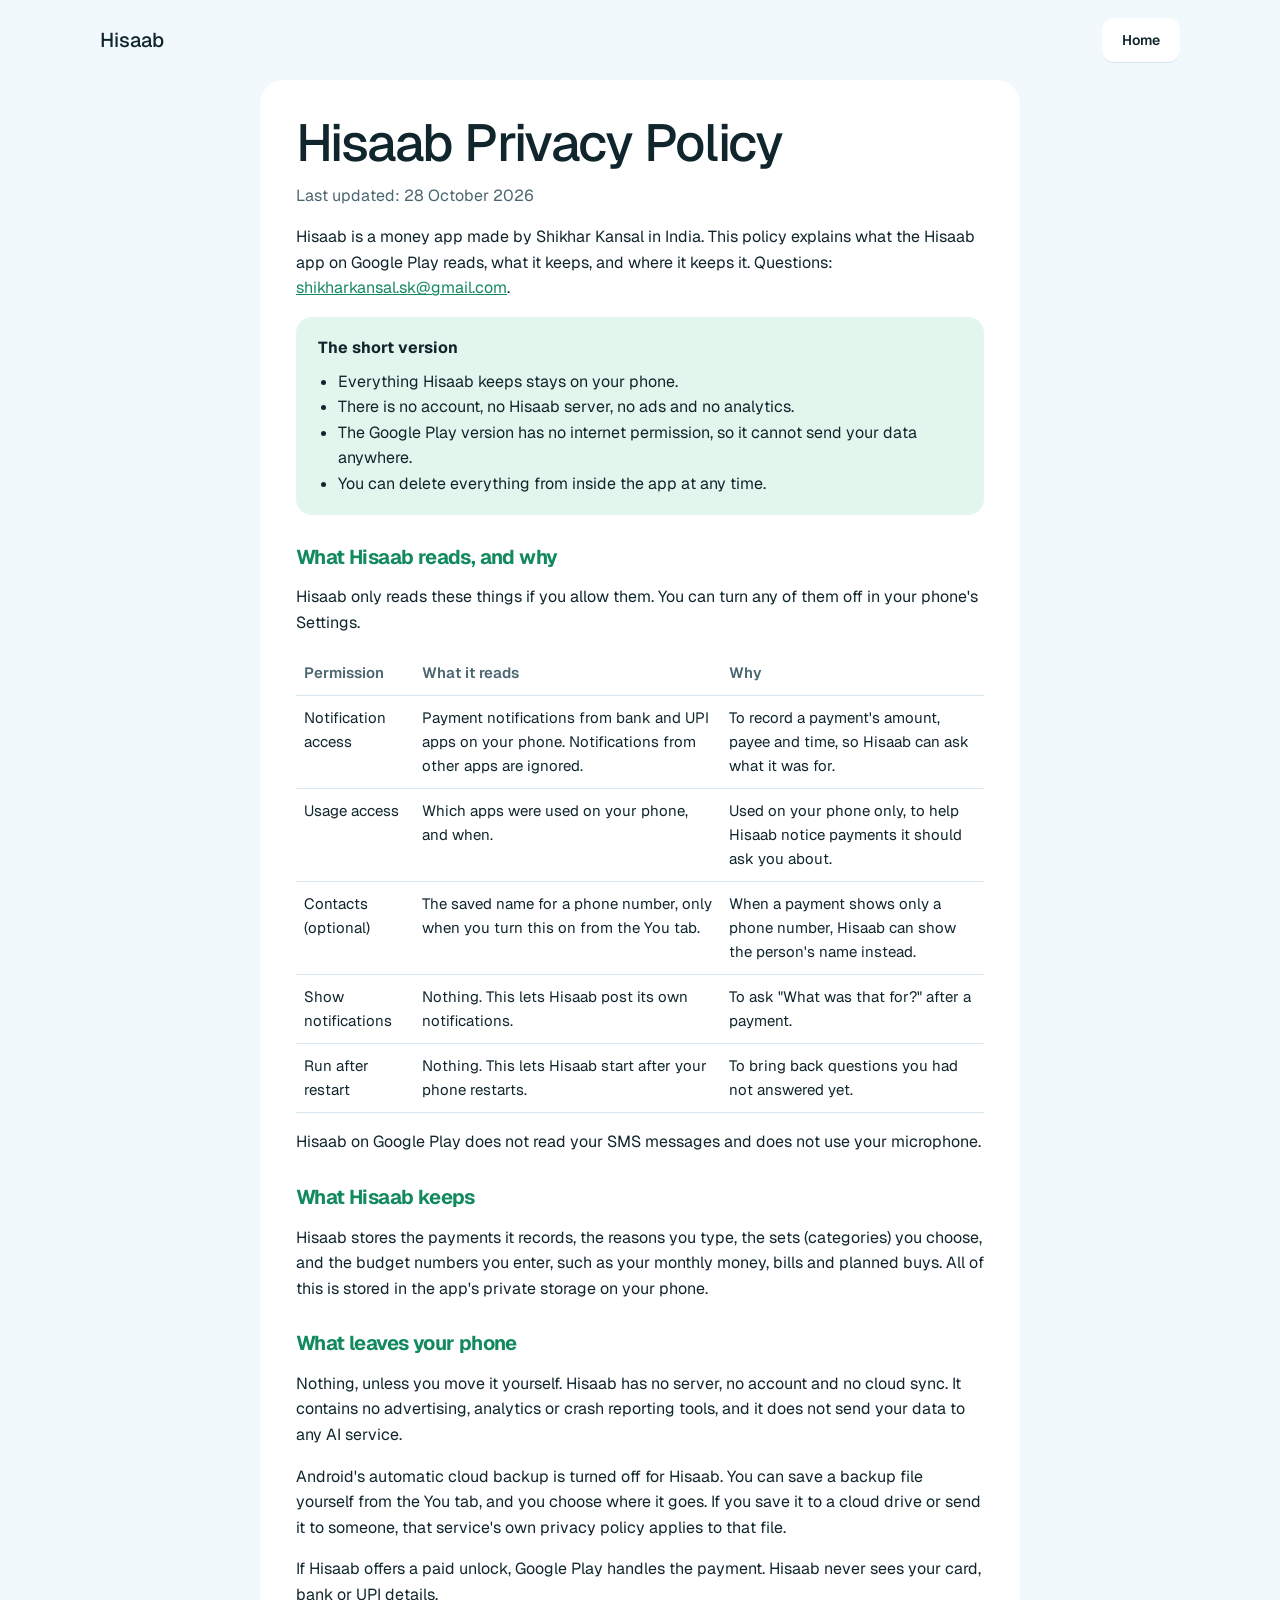
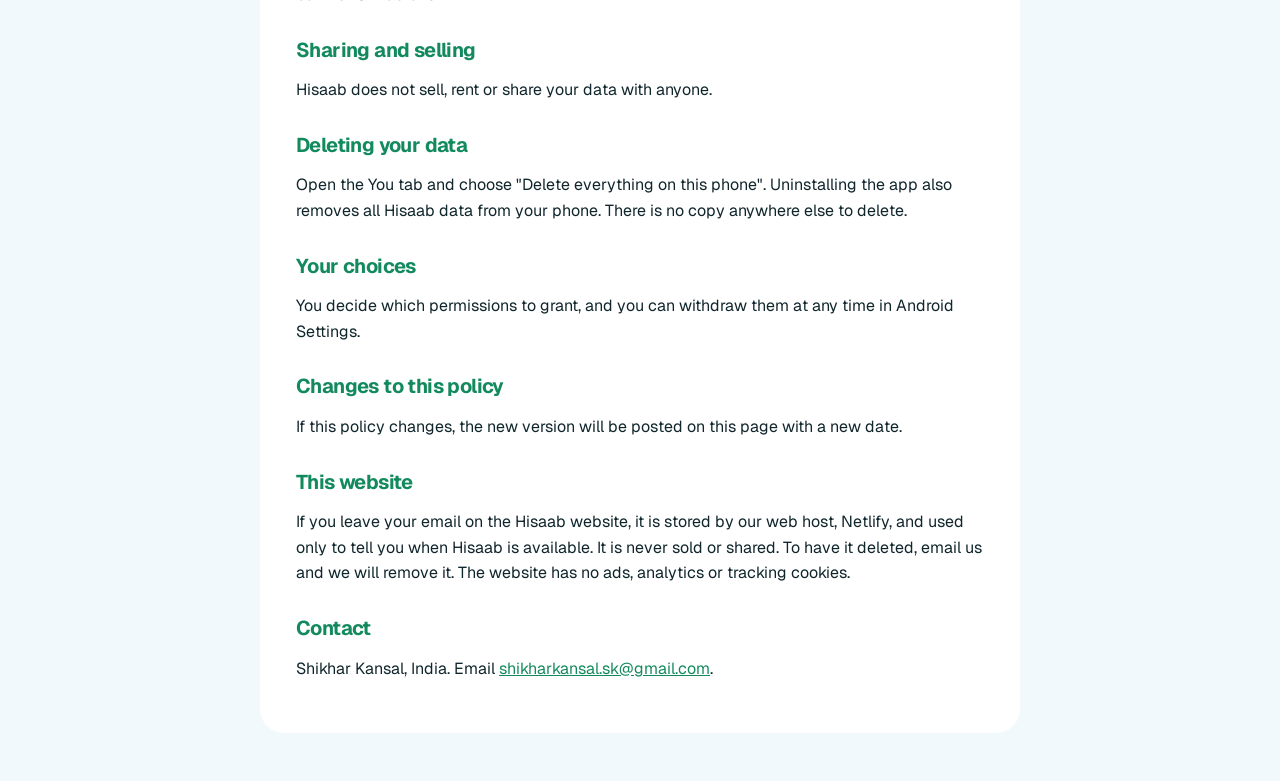
==== commit fd227bc8: "Add Netlify sign-up form, thanks page and website section in the policy On GitHub Pages the form fal" ====
--- a/privacy/index.html
+++ b/privacy/index.html
@@ -85,6 +85,9 @@
       <h2>Changes to this policy</h2>
       <p>If this policy changes, the new version will be posted on this page with a new date.</p>
 
+      <h2>This website</h2>
+      <p>If you leave your email on the Hisaab website, it is stored by our web host, Netlify, and used only to tell you when Hisaab is available. It is never sold or shared. To have it deleted, email us and we will remove it. The website has no ads, analytics or tracking cookies.</p>
+
       <h2>Contact</h2>
       <p>Shikhar Kansal, India. Email <a href="mailto:shikharkansal.sk@gmail.com">shikharkansal.sk@gmail.com</a>.</p>
     </main>
--- a/styles.css
+++ b/styles.css
@@ -240,6 +240,14 @@
 
 .closing .hero-actions { margin-top: 24px; }
 
+.notify { display: flex; gap: 10px; justify-content: center; flex-wrap: wrap; }
+
+.notify input[type=email] { min-height: 44px; min-width: min(300px, 100%); padding: 0 16px; border: 1px solid var(--line); border-radius: 12px; font: 15px var(--sans); background: #fff; color: var(--ink); }
+
+.notify input[type=email]:focus { outline: 3px solid var(--mint); outline-offset: 1px; }
+
+.sr { position: absolute; width: 1px; height: 1px; overflow: hidden; clip: rect(0 0 0 0); }
+
 footer { border-top: 1px solid var(--line); padding: 28px 0 40px; display: flex; justify-content: space-between; flex-wrap: wrap; gap: 12px; font-size: 14px; color: var(--ink-soft); }
 
 footer a { margin-left: 18px; }
